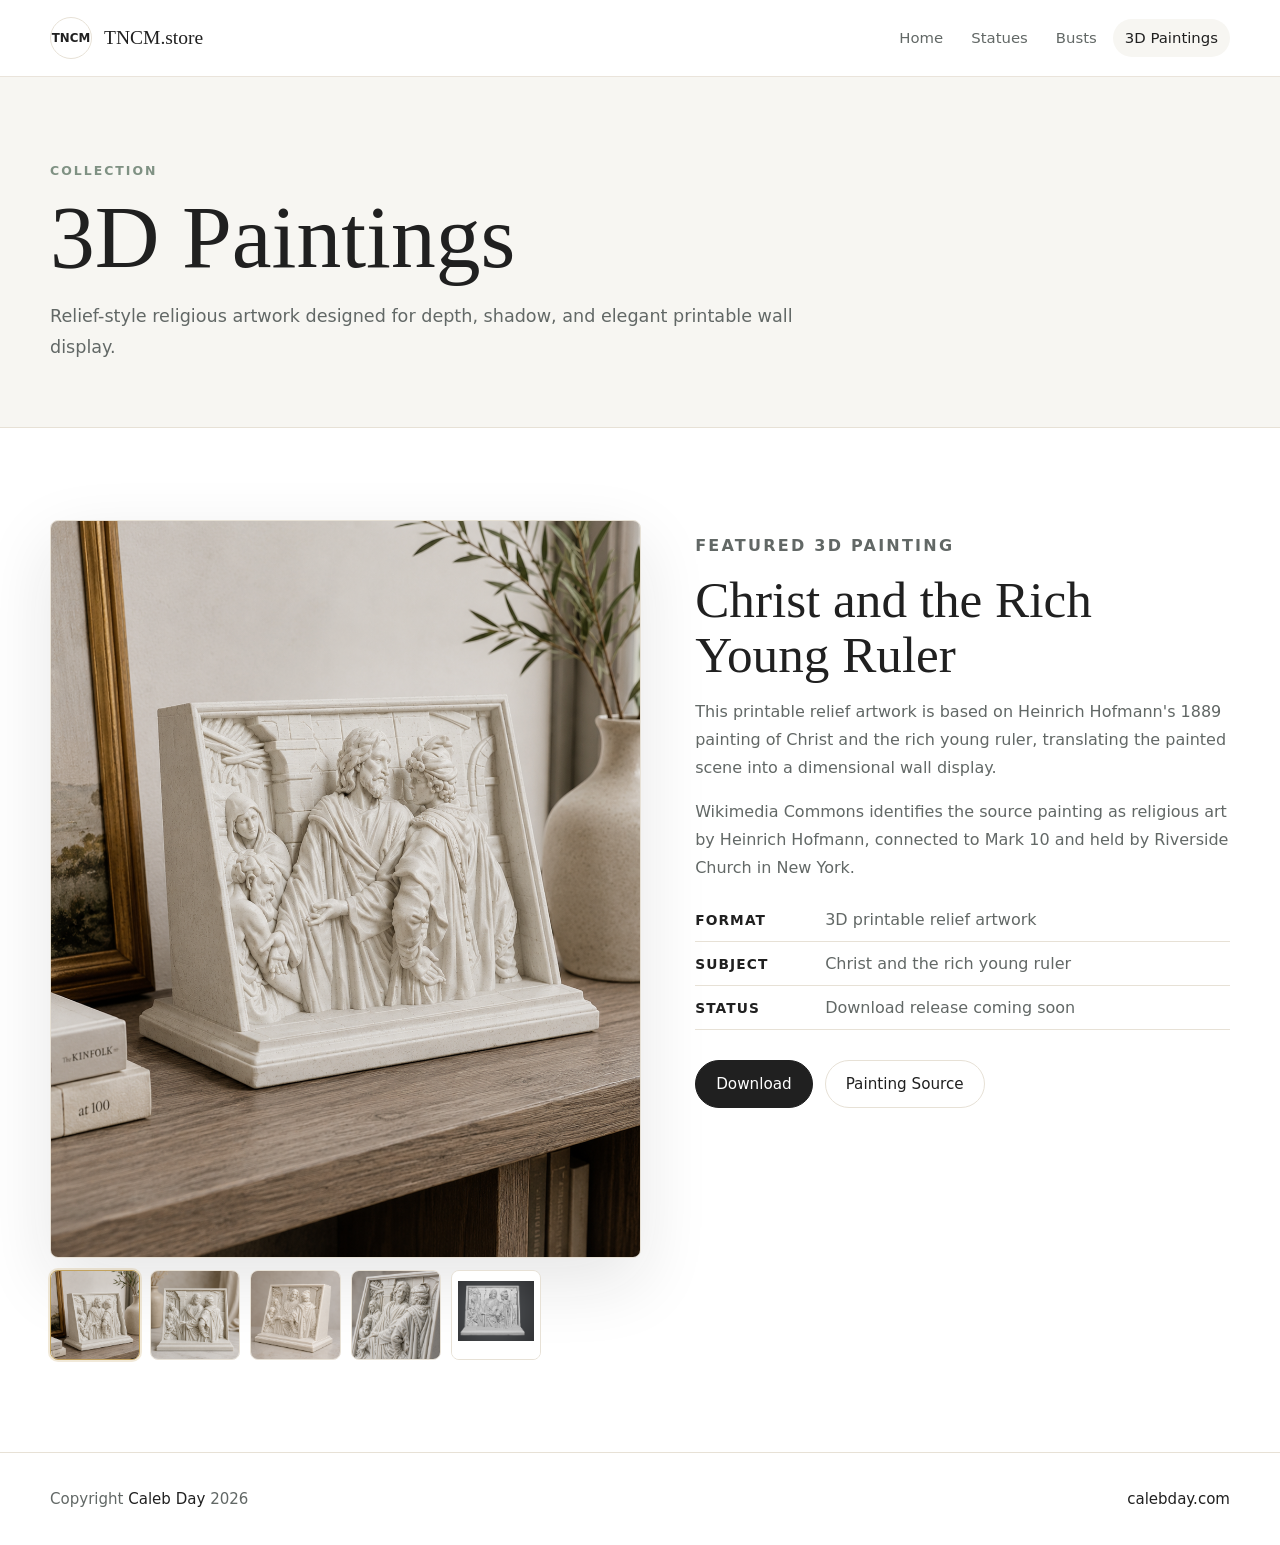
==== 3d-paintings/index.html @ ee612d79 "Create TNCM Store PWA" ====
<!doctype html>
<html lang="en">
  <head>
    <meta charset="utf-8">
    <meta name="viewport" content="width=device-width, initial-scale=1">
    <meta name="theme-color" content="#ffffff">
    <meta name="description" content="Explore TNCM 3D paintings, including Christ and the Rich Young Ruler based on Heinrich Hofmann's 1889 painting.">
    <meta property="og:title" content="3D Paintings | TNCM.store">
    <meta property="og:description" content="Relief-style religious artwork for LDS 3D printing.">
    <meta property="og:image" content="../Images/ChristAndTheRichYoungRuler/hero.png">
    <meta property="og:type" content="website">
    <title>3D Paintings | TNCM.store</title>
    <link rel="canonical" href="https://tncm.store/3d-paintings/">
    <link rel="manifest" href="../manifest.webmanifest">
    <link rel="icon" href="../icons/icon.svg" type="image/svg+xml">
    <link rel="apple-touch-icon" href="../icons/icon-192.png">
    <link rel="stylesheet" href="../assets/styles.css">
  </head>
  <body>
    <header class="site-header">
      <div class="nav-wrap">
        <a class="brand" href="../" aria-label="TNCM.store home">
          <span class="brand-mark" aria-hidden="true">TNCM</span>
          <span>TNCM.store</span>
        </a>
        <nav class="site-nav" aria-label="Main navigation">
          <a href="../">Home</a>
          <a href="../statues/">Statues</a>
          <a href="../busts/">Busts</a>
          <a href="../3d-paintings/">3D Paintings</a>
        </nav>
      </div>
    </header>

    <main>
      <section class="page-hero">
        <div class="page-hero-inner">
          <p class="eyebrow">Collection</p>
          <h1 class="page-title">3D Paintings</h1>
          <p class="page-hero-copy">Relief-style religious artwork designed for depth, shadow, and elegant printable wall display.</p>
        </div>
      </section>

      <section class="section">
        <div class="product-showcase">
          <div class="product-gallery" data-gallery>
            <div class="main-image">
              <img data-gallery-main src="../Images/ChristAndTheRichYoungRuler/hero.png" alt="Christ and the Rich Young Ruler 3D painting front view">
            </div>
            <div class="thumbnail-row" aria-label="Christ and the Rich Young Ruler image gallery">
              <button class="thumbnail" type="button" data-gallery-thumb aria-current="true">
                <img src="../Images/ChristAndTheRichYoungRuler/hero.png" alt="Christ and the Rich Young Ruler 3D painting front view">
              </button>
              <button class="thumbnail" type="button" data-gallery-thumb aria-current="false">
                <img src="../Images/ChristAndTheRichYoungRuler/ChatGPT Image May 27, 2026, 08_28_57 AM (1).png" alt="Christ and the Rich Young Ruler 3D painting angled view">
              </button>
              <button class="thumbnail" type="button" data-gallery-thumb aria-current="false">
                <img src="../Images/ChristAndTheRichYoungRuler/ChatGPT Image May 27, 2026, 08_28_57 AM (2).png" alt="Christ and the Rich Young Ruler 3D painting side view">
              </button>
              <button class="thumbnail" type="button" data-gallery-thumb aria-current="false">
                <img src="../Images/ChristAndTheRichYoungRuler/ChatGPT Image May 27, 2026, 08_28_58 AM (4).png" alt="Christ and the Rich Young Ruler 3D painting detail view">
              </button>
              <button class="thumbnail contain" type="button" data-gallery-thumb aria-current="false">
                <img src="../Images/ChristAndTheRichYoungRuler/raw.png" alt="Christ and the Rich Young Ruler painting reference">
              </button>
            </div>
          </div>

          <article class="product-info">
            <p class="section-kicker">Featured 3D painting</p>
            <h2>Christ and the Rich Young Ruler</h2>
            <p>This printable relief artwork is based on Heinrich Hofmann's 1889 painting of Christ and the rich young ruler, translating the painted scene into a dimensional wall display.</p>
            <p>Wikimedia Commons identifies the source painting as religious art by Heinrich Hofmann, connected to Mark 10 and held by Riverside Church in New York.</p>

            <ul class="detail-list">
              <li><strong>Format</strong><span>3D printable relief artwork</span></li>
              <li><strong>Subject</strong><span>Christ and the rich young ruler</span></li>
              <li><strong>Status</strong><span>Download release coming soon</span></li>
            </ul>

            <div class="button-row">
              <button class="button" type="button" data-open-modal>Download</button>
              <a class="button secondary" href="https://commons.wikimedia.org/wiki/File:Hoffman-ChristAndTheRichYoungRuler.jpg" target="_blank" rel="noopener">Painting Source</a>
            </div>
          </article>
        </div>
      </section>
    </main>

    <div class="modal" data-modal role="dialog" aria-modal="true" aria-hidden="true" aria-labelledby="download-modal-title">
      <div class="modal-panel">
        <button class="icon-button modal-close" type="button" data-close-modal aria-label="Close popup">&times;</button>
        <h2 id="download-modal-title">Coming soon</h2>
        <p>The download will be available here when the model release is ready.</p>
      </div>
    </div>

    <footer class="site-footer">
      <div class="footer-inner">
        <span>Copyright <a href="https://calebday.com/">Caleb Day</a> 2026</span>
        <a href="https://calebday.com/">calebday.com</a>
      </div>
    </footer>

    <script src="../assets/app.js" defer></script>
  </body>
</html>
---- assets/styles.css ----
:root {
  --ink: #202020;
  --muted: #626866;
  --line: #e7e1d6;
  --paper: #ffffff;
  --soft: #f7f6f2;
  --stone: #b7afa2;
  --gold: #c3a35f;
  --sage: #7f9183;
  --shadow: 0 24px 70px rgba(24, 24, 24, 0.11);
  --max: 1180px;
  --header: 76px;
}

* {
  box-sizing: border-box;
}

html {
  color: var(--ink);
  background: var(--paper);
  font-family: Inter, ui-sans-serif, system-ui, -apple-system, BlinkMacSystemFont, "Segoe UI", sans-serif;
  scroll-behavior: smooth;
}

body {
  margin: 0;
  min-width: 320px;
  color: var(--ink);
  background: var(--paper);
}

body.modal-open {
  overflow: hidden;
}

img {
  display: block;
  max-width: 100%;
}

a {
  color: inherit;
}

.site-header {
  position: sticky;
  top: 0;
  z-index: 20;
  border-bottom: 1px solid rgba(231, 225, 214, 0.88);
  background: rgba(255, 255, 255, 0.88);
  backdrop-filter: blur(18px);
}

.nav-wrap {
  width: calc(100% - 32px);
  max-width: var(--max);
  min-height: var(--header);
  margin: 0 auto;
  display: flex;
  align-items: center;
  justify-content: space-between;
  gap: 24px;
}

.brand {
  display: inline-flex;
  align-items: center;
  gap: 12px;
  min-width: max-content;
  text-decoration: none;
  font-family: Georgia, "Times New Roman", serif;
  font-size: 1.22rem;
  letter-spacing: 0;
}

.brand-mark {
  display: grid;
  width: 42px;
  height: 42px;
  place-items: center;
  border: 1px solid var(--line);
  border-radius: 50%;
  color: var(--ink);
  font-family: Inter, ui-sans-serif, system-ui, sans-serif;
  font-size: 0.74rem;
  font-weight: 700;
}

.site-nav {
  display: flex;
  align-items: center;
  justify-content: flex-end;
  gap: 4px;
  overflow-x: auto;
  scrollbar-width: none;
}

.site-nav::-webkit-scrollbar {
  display: none;
}

.site-nav a {
  min-width: max-content;
  padding: 10px 12px;
  border-radius: 999px;
  color: var(--muted);
  font-size: 0.93rem;
  text-decoration: none;
  transition: color 160ms ease, background 160ms ease;
}

.site-nav a:hover,
.site-nav a:focus-visible,
.site-nav a.active {
  color: var(--ink);
  background: var(--soft);
  outline: none;
}

.hero-carousel {
  position: relative;
  display: grid;
  min-height: 520px;
  height: clamp(520px, 72svh, 720px);
  isolation: isolate;
  overflow: hidden;
  background: var(--soft);
}

.hero-carousel::after {
  content: "";
  position: absolute;
  inset: 0;
  z-index: 2;
  background:
    linear-gradient(90deg, rgba(255, 255, 255, 0.95) 0%, rgba(255, 255, 255, 0.76) 33%, rgba(255, 255, 255, 0.1) 72%),
    linear-gradient(0deg, rgba(255, 255, 255, 0.72), rgba(255, 255, 255, 0.08) 42%);
  pointer-events: none;
}

.carousel-track {
  position: absolute;
  inset: 0;
  z-index: 1;
}

.carousel-slide {
  position: absolute;
  inset: 0;
  opacity: 0;
  transition: opacity 600ms ease;
}

.carousel-slide.active {
  opacity: 1;
}

.carousel-slide img {
  width: 100%;
  height: 100%;
  object-fit: cover;
  object-position: center 30%;
}

.hero-content {
  position: relative;
  z-index: 3;
  align-self: center;
  width: calc(100% - 32px);
  max-width: var(--max);
  margin: 0 auto;
  padding: 48px 0;
}

.eyebrow {
  margin: 0 0 16px;
  color: var(--sage);
  font-size: 0.78rem;
  font-weight: 700;
  letter-spacing: 0.16em;
  text-transform: uppercase;
}

h1,
h2,
h3,
p {
  overflow-wrap: anywhere;
}

h1,
.page-title {
  max-width: 680px;
  margin: 0;
  font-family: Georgia, "Times New Roman", serif;
  font-size: 6.6rem;
  font-weight: 400;
  line-height: 0.95;
  letter-spacing: 0;
}

.hero-copy {
  max-width: 560px;
  margin: 22px 0 0;
  color: #3f4442;
  font-size: 1.2rem;
  line-height: 1.7;
}

.hero-actions,
.button-row {
  display: flex;
  flex-wrap: wrap;
  align-items: center;
  gap: 12px;
  margin-top: 30px;
}

.button,
button.button {
  display: inline-flex;
  min-height: 48px;
  align-items: center;
  justify-content: center;
  gap: 10px;
  border: 1px solid var(--ink);
  border-radius: 999px;
  padding: 0 20px;
  background: var(--ink);
  color: #ffffff;
  font: inherit;
  font-size: 0.95rem;
  text-decoration: none;
  cursor: pointer;
  transition: background 160ms ease, border-color 160ms ease, color 160ms ease, transform 160ms ease;
}

.button:hover,
.button:focus-visible {
  background: #000000;
  border-color: #000000;
  outline: none;
  transform: translateY(-1px);
}

.button.secondary {
  background: rgba(255, 255, 255, 0.82);
  color: var(--ink);
  border-color: var(--line);
}

.button.secondary:hover,
.button.secondary:focus-visible {
  background: #ffffff;
  border-color: var(--ink);
}

.carousel-controls {
  position: absolute;
  right: max(16px, calc((100vw - var(--max)) / 2));
  bottom: 28px;
  z-index: 4;
  display: flex;
  align-items: center;
  gap: 10px;
  padding: 8px;
  border: 1px solid rgba(231, 225, 214, 0.8);
  border-radius: 999px;
  background: rgba(255, 255, 255, 0.74);
  backdrop-filter: blur(14px);
}

.icon-button {
  display: grid;
  width: 42px;
  height: 42px;
  place-items: center;
  border: 1px solid transparent;
  border-radius: 50%;
  background: transparent;
  color: var(--ink);
  font: inherit;
  font-size: 1.45rem;
  line-height: 1;
  cursor: pointer;
}

.icon-button:hover,
.icon-button:focus-visible {
  border-color: var(--line);
  background: #ffffff;
  outline: none;
}

.carousel-dots {
  display: flex;
  align-items: center;
  gap: 8px;
  padding: 0 6px;
}

.carousel-dot {
  width: 8px;
  height: 8px;
  border: 0;
  border-radius: 50%;
  background: #cfc8bb;
  cursor: pointer;
}

.carousel-dot.active {
  width: 22px;
  border-radius: 999px;
  background: var(--ink);
}

.section {
  width: calc(100% - 32px);
  max-width: var(--max);
  margin: 0 auto;
  padding: 92px 0;
}

.section.compact {
  padding: 64px 0;
}

.section-kicker {
  margin: 0 0 12px;
  color: var(--sage);
  font-size: 0.76rem;
  font-weight: 800;
  letter-spacing: 0.14em;
  text-transform: uppercase;
}

.section-heading {
  max-width: 820px;
  margin: 0;
  font-family: Georgia, "Times New Roman", serif;
  font-size: 3.6rem;
  font-weight: 400;
  line-height: 1.08;
  letter-spacing: 0;
}

.section-lede {
  max-width: 720px;
  margin: 18px 0 0;
  color: var(--muted);
  font-size: 1.05rem;
  line-height: 1.75;
}

.collection-grid {
  display: grid;
  grid-template-columns: repeat(3, minmax(0, 1fr));
  gap: 18px;
  margin-top: 36px;
}

.collection-card {
  min-width: 0;
  overflow: hidden;
  border: 1px solid var(--line);
  border-radius: 8px;
  background: #ffffff;
  text-decoration: none;
  box-shadow: 0 16px 44px rgba(23, 23, 23, 0.06);
  transition: transform 180ms ease, box-shadow 180ms ease, border-color 180ms ease;
}

.collection-card:hover,
.collection-card:focus-visible {
  border-color: #d5c395;
  box-shadow: var(--shadow);
  outline: none;
  transform: translateY(-3px);
}

.collection-media {
  aspect-ratio: 4 / 5;
  background: var(--soft);
}

.collection-media img {
  width: 100%;
  height: 100%;
  object-fit: cover;
  object-position: center 28%;
}

.collection-media.wide img {
  object-fit: contain;
  padding: 18px;
  background: #ffffff;
}

.product-stack {
  display: grid;
  gap: 96px;
}

.collection-placeholder {
  display: grid;
  height: 100%;
  place-items: center;
  border-bottom: 1px solid var(--line);
  background:
    linear-gradient(135deg, rgba(195, 163, 95, 0.16), rgba(127, 145, 131, 0.1)),
    #fbfaf7;
  color: var(--stone);
  font-family: Georgia, "Times New Roman", serif;
  font-size: 4.2rem;
}

.collection-body {
  padding: 22px;
}

.collection-body h3 {
  margin: 0;
  font-size: 1.1rem;
  letter-spacing: 0;
}

.collection-body p {
  margin: 10px 0 0;
  color: var(--muted);
  line-height: 1.6;
}

.feature-band {
  background: var(--soft);
  border-block: 1px solid var(--line);
}

.feature-inner {
  width: calc(100% - 32px);
  max-width: var(--max);
  margin: 0 auto;
  padding: 82px 0;
  display: grid;
  grid-template-columns: minmax(0, 0.9fr) minmax(0, 1.1fr);
  gap: 46px;
  align-items: center;
}

.feature-image {
  overflow: hidden;
  border-radius: 8px;
  background: #ffffff;
  box-shadow: var(--shadow);
}

.feature-image img {
  width: 100%;
  aspect-ratio: 4 / 5;
  object-fit: cover;
  object-position: center 25%;
}

.page-hero {
  border-bottom: 1px solid var(--line);
  background: var(--soft);
}

.page-hero-inner {
  width: calc(100% - 32px);
  max-width: var(--max);
  margin: 0 auto;
  padding: 86px 0 64px;
}

.page-hero .page-title {
  font-size: 5.6rem;
}

.page-hero-copy {
  max-width: 760px;
  margin: 22px 0 0;
  color: var(--muted);
  font-size: 1.1rem;
  line-height: 1.75;
}

.product-showcase {
  display: grid;
  grid-template-columns: minmax(0, 1.05fr) minmax(320px, 0.95fr);
  gap: 54px;
  align-items: start;
}

.product-gallery {
  min-width: 0;
}

.main-image {
  overflow: hidden;
  border: 1px solid var(--line);
  border-radius: 8px;
  background: var(--soft);
  box-shadow: var(--shadow);
}

.main-image img {
  width: 100%;
  aspect-ratio: 4 / 5;
  object-fit: cover;
  object-position: center 25%;
}

.main-image.wide img {
  aspect-ratio: 5 / 4;
  object-fit: contain;
  padding: 18px;
  background: #ffffff;
}

.thumbnail-row {
  display: grid;
  grid-template-columns: repeat(6, minmax(0, 1fr));
  gap: 10px;
  margin-top: 12px;
}

.thumbnail {
  overflow: hidden;
  border: 1px solid var(--line);
  border-radius: 8px;
  padding: 0;
  background: #ffffff;
  cursor: pointer;
}

.thumbnail[aria-current="true"] {
  border-color: var(--gold);
  box-shadow: 0 0 0 2px rgba(195, 163, 95, 0.24);
}

.thumbnail img {
  width: 100%;
  aspect-ratio: 1;
  object-fit: cover;
  object-position: center 25%;
}

.thumbnail.contain img {
  object-fit: contain;
  padding: 6px;
  background: #ffffff;
}

.product-info {
  padding-top: 12px;
}

.product-info h2 {
  margin: 0;
  font-family: Georgia, "Times New Roman", serif;
  font-size: 3.2rem;
  font-weight: 400;
  line-height: 1.08;
  letter-spacing: 0;
}

.product-info p {
  color: var(--muted);
  font-size: 1rem;
  line-height: 1.75;
}

.scripture-quote {
  margin: 24px 0;
  padding: 22px 24px;
  border-left: 3px solid var(--gold);
  background: var(--soft);
  color: #3f4442;
  font-family: Georgia, "Times New Roman", serif;
  font-size: 1.18rem;
  line-height: 1.6;
}

.scripture-quote cite {
  display: block;
  margin-top: 12px;
  color: var(--muted);
  font-family: Inter, ui-sans-serif, system-ui, sans-serif;
  font-size: 0.86rem;
  font-style: normal;
  letter-spacing: 0.08em;
  text-transform: uppercase;
}

.detail-list {
  display: grid;
  gap: 12px;
  margin: 28px 0;
  padding: 0;
  list-style: none;
}

.detail-list li {
  display: flex;
  gap: 12px;
  align-items: baseline;
  padding-bottom: 12px;
  border-bottom: 1px solid var(--line);
  color: var(--muted);
}

.detail-list strong {
  min-width: 118px;
  color: var(--ink);
  font-size: 0.86rem;
  text-transform: uppercase;
  letter-spacing: 0.08em;
}

.text-link {
  color: var(--ink);
  text-decoration-thickness: 1px;
  text-underline-offset: 4px;
}

.text-link:hover,
.text-link:focus-visible {
  color: #000000;
  outline: none;
}

.gallery-grid {
  display: grid;
  grid-template-columns: repeat(3, minmax(0, 1fr));
  gap: 14px;
  margin-top: 36px;
}

.gallery-grid img {
  width: 100%;
  aspect-ratio: 4 / 5;
  object-fit: cover;
  object-position: center 25%;
  border: 1px solid var(--line);
  border-radius: 8px;
  background: var(--soft);
}

.gallery-grid.wide img {
  aspect-ratio: 5 / 4;
  object-fit: contain;
  padding: 14px;
  background: #ffffff;
}

.gallery-grid img.contain {
  object-fit: contain;
  padding: 14px;
  background: #ffffff;
}

.empty-state {
  width: 100%;
  max-width: 760px;
  padding: 46px;
  border: 1px solid var(--line);
  border-radius: 8px;
  background: #ffffff;
  box-shadow: 0 16px 44px rgba(23, 23, 23, 0.06);
}

.empty-state h2 {
  margin: 0;
  font-family: Georgia, "Times New Roman", serif;
  font-size: 3rem;
  font-weight: 400;
}

.empty-state p {
  color: var(--muted);
  line-height: 1.7;
}

.modal {
  position: fixed;
  inset: 0;
  z-index: 50;
  display: none;
  align-items: center;
  justify-content: center;
  padding: 20px;
  background: rgba(32, 32, 32, 0.34);
}

.modal.open {
  display: flex;
}

.modal-panel {
  position: relative;
  width: min(440px, 100%);
  border: 1px solid var(--line);
  border-radius: 8px;
  padding: 34px;
  background: #ffffff;
  box-shadow: var(--shadow);
  text-align: center;
}

.modal-panel h2 {
  margin: 0;
  font-family: Georgia, "Times New Roman", serif;
  font-size: 2.25rem;
  font-weight: 400;
}

.modal-panel p {
  margin: 12px 0 0;
  color: var(--muted);
  line-height: 1.6;
}

.modal-close {
  position: absolute;
  top: 12px;
  right: 12px;
}

.site-footer {
  border-top: 1px solid var(--line);
  background: #ffffff;
}

.footer-inner {
  width: calc(100% - 32px);
  max-width: var(--max);
  min-height: 92px;
  margin: 0 auto;
  display: flex;
  align-items: center;
  justify-content: space-between;
  gap: 16px;
  color: var(--muted);
  font-size: 0.94rem;
}

.footer-inner a {
  color: var(--ink);
  text-decoration: none;
}

.footer-inner a:hover,
.footer-inner a:focus-visible {
  text-decoration: underline;
  text-underline-offset: 4px;
  outline: none;
}

@media (max-width: 900px) {
  .nav-wrap {
    align-items: flex-start;
    flex-direction: column;
    gap: 10px;
    padding: 14px 0;
  }

  .site-nav {
    width: 100%;
    justify-content: flex-start;
  }

  .hero-carousel {
    min-height: 560px;
    height: 72svh;
  }

  .hero-carousel::after {
    background:
      linear-gradient(0deg, rgba(255, 255, 255, 0.94) 0%, rgba(255, 255, 255, 0.72) 42%, rgba(255, 255, 255, 0.18) 100%);
  }

  .hero-content {
    align-self: end;
    padding-bottom: 92px;
  }

  h1,
  .page-title {
    font-size: 4.4rem;
  }

  .hero-copy {
    font-size: 1.08rem;
  }

  .section-heading {
    font-size: 2.9rem;
  }

  .collection-placeholder {
    font-size: 3.4rem;
  }

  .page-hero .page-title {
    font-size: 4.2rem;
  }

  .product-info h2 {
    font-size: 2.8rem;
  }

  .carousel-controls {
    right: 16px;
    left: 16px;
    justify-content: space-between;
  }

  .collection-grid,
  .feature-inner,
  .product-showcase {
    grid-template-columns: 1fr;
  }

  .feature-inner {
    gap: 30px;
  }

  .product-info {
    padding-top: 0;
  }
}

@media (max-width: 640px) {
  h1,
  .page-title {
    font-size: 3.35rem;
  }

  .hero-copy {
    font-size: 1rem;
  }

  .section-heading {
    font-size: 2.35rem;
  }

  .collection-placeholder {
    font-size: 2.8rem;
  }

  .page-hero .page-title {
    font-size: 3.2rem;
  }

  .product-info h2,
  .empty-state h2 {
    font-size: 2.35rem;
  }

  .section {
    padding: 68px 0;
  }

  .page-hero-inner {
    padding: 64px 0 48px;
  }

  .hero-actions,
  .button-row {
    align-items: stretch;
    flex-direction: column;
  }

  .button,
  button.button {
    width: 100%;
  }

  .thumbnail-row {
    grid-template-columns: repeat(3, minmax(0, 1fr));
  }

  .gallery-grid {
    grid-template-columns: repeat(2, minmax(0, 1fr));
  }

  .detail-list li {
    display: grid;
    gap: 4px;
  }

  .footer-inner {
    align-items: flex-start;
    flex-direction: column;
    justify-content: center;
    padding: 24px 0;
  }
}
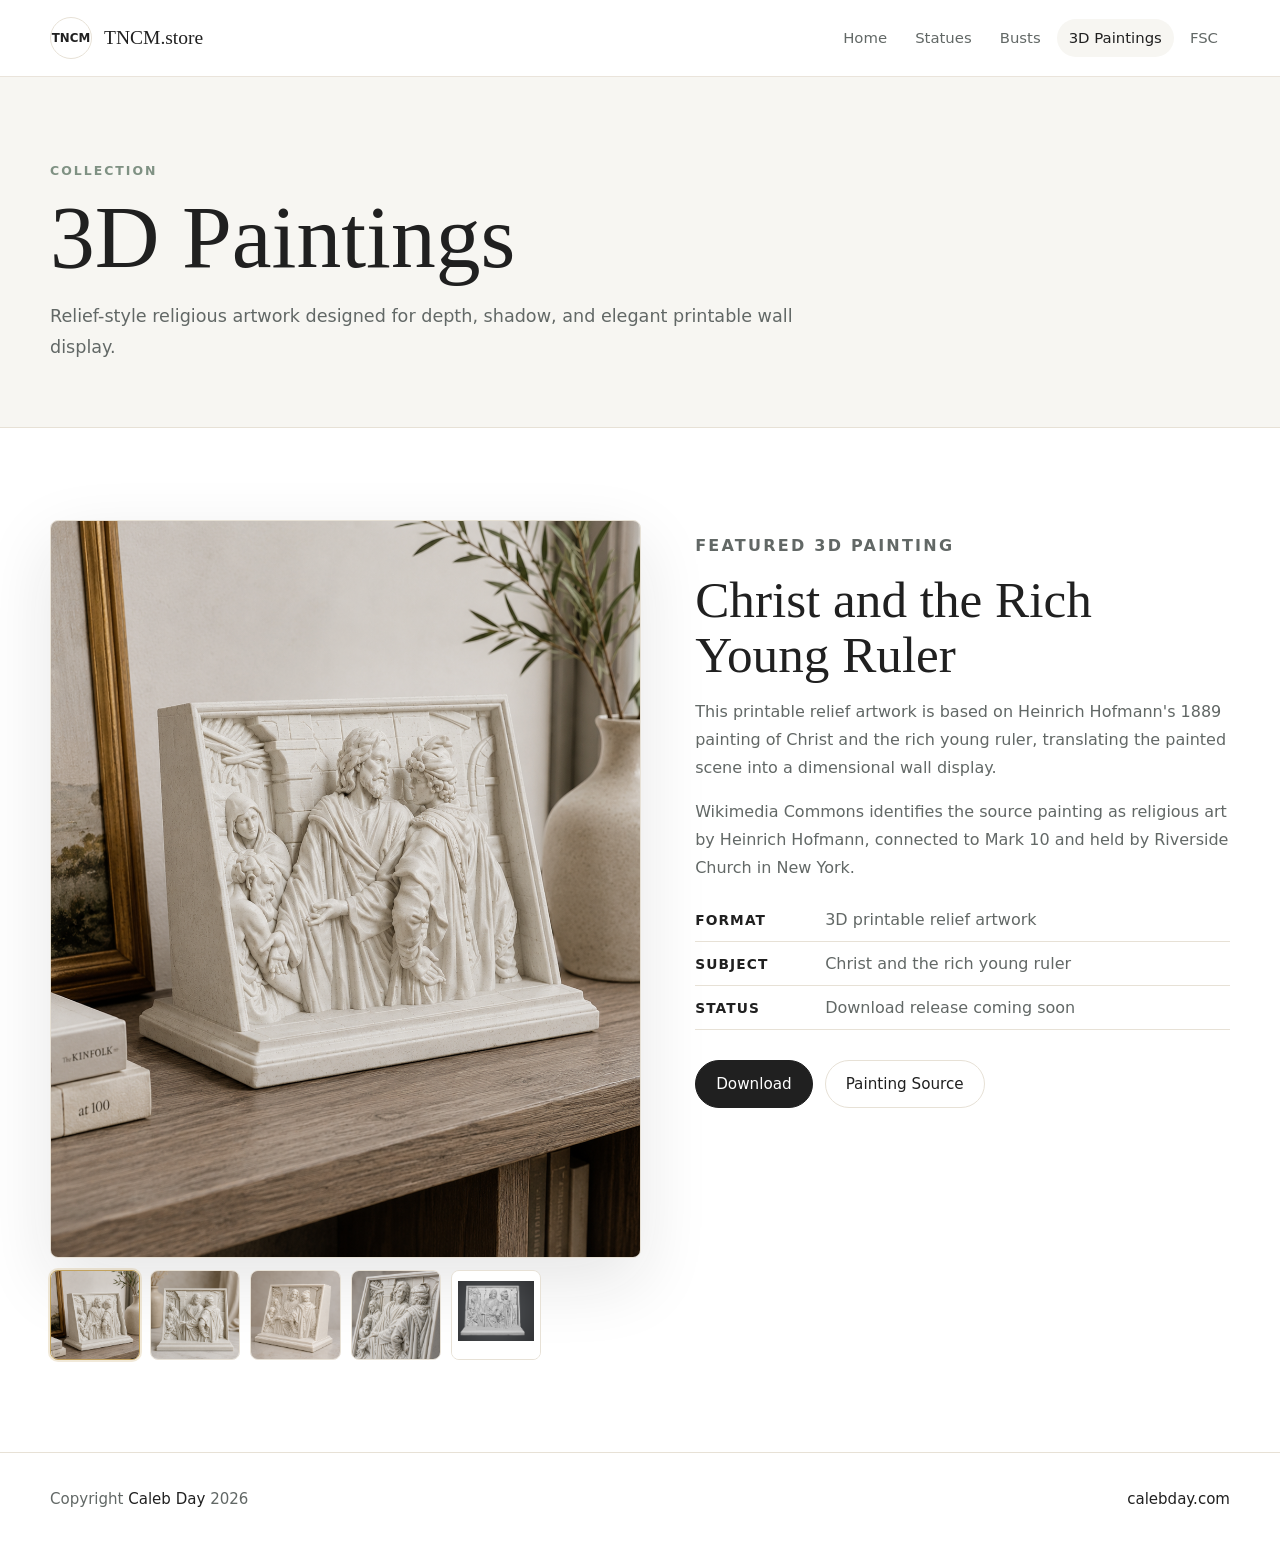
==== commit ab7b8689: "Add FSC giveaway form" ====
--- a/3d-paintings/index.html
+++ b/3d-paintings/index.html
@@ -28,6 +28,7 @@
           <a href="../statues/">Statues</a>
           <a href="../busts/">Busts</a>
           <a href="../3d-paintings/">3D Paintings</a>
+          <a href="../fsc/">FSC</a>
         </nav>
       </div>
     </header>
--- a/assets/styles.css
+++ b/assets/styles.css
@@ -256,6 +256,142 @@
   border-color: var(--ink);
 }
 
+.landing-page {
+  background: var(--soft);
+}
+
+.temporary-landing {
+  position: relative;
+  min-height: calc(100svh - 92px);
+  display: grid;
+  align-items: center;
+  isolation: isolate;
+  overflow: hidden;
+  padding: 54px 0;
+  background: var(--soft);
+}
+
+.temporary-landing::after {
+  content: "";
+  position: absolute;
+  inset: 0;
+  z-index: 2;
+  background:
+    linear-gradient(90deg, rgba(255, 255, 255, 0.96) 0%, rgba(255, 255, 255, 0.78) 34%, rgba(255, 255, 255, 0.08) 74%),
+    linear-gradient(0deg, rgba(255, 255, 255, 0.66), rgba(255, 255, 255, 0.06) 48%);
+  pointer-events: none;
+}
+
+.landing-hero-image {
+  position: absolute;
+  inset: 0;
+  z-index: 1;
+  margin: 0;
+}
+
+.landing-hero-image img {
+  width: 100%;
+  height: 100%;
+  object-fit: cover;
+  object-position: center 28%;
+}
+
+.landing-content {
+  position: relative;
+  z-index: 3;
+  min-width: 0;
+  width: calc(100% - 32px);
+  max-width: var(--max);
+  margin: 0 auto;
+}
+
+.landing-content .hero-copy {
+  width: min(100%, 560px);
+}
+
+.landing-brand {
+  display: inline-flex;
+  align-items: center;
+  gap: 12px;
+  margin-bottom: 72px;
+  font-family: Georgia, "Times New Roman", serif;
+  font-size: 1.22rem;
+  letter-spacing: 0;
+}
+
+.temporary-landing .button {
+  min-width: 152px;
+}
+
+.landing-actions {
+  align-items: flex-start;
+  flex-direction: column;
+  gap: 14px;
+}
+
+.landing-actions .etsy-button {
+  width: min(100%, 300px);
+  min-height: 60px;
+  padding: 0 34px;
+  border-color: #000000;
+  background: #000000;
+  font-size: 1.1rem;
+  font-weight: 800;
+  letter-spacing: 0.04em;
+}
+
+.landing-actions .etsy-button img {
+  width: 118px;
+  height: auto;
+}
+
+.landing-actions .printify-button {
+  width: min(100%, 250px);
+  min-height: 44px;
+  padding: 0 18px;
+  font-size: 0.88rem;
+}
+
+.landing-actions .fsc-landing-button {
+  width: min(100%, 250px);
+  min-height: 44px;
+  padding: 0 18px;
+  border-color: rgba(195, 163, 95, 0.7);
+  background: rgba(255, 252, 244, 0.9);
+  font-size: 0.88rem;
+}
+
+.merch-note {
+  width: min(100%, 460px);
+  max-width: 460px;
+  margin: 0;
+  color: var(--muted);
+  font-size: 0.94rem;
+  line-height: 1.6;
+}
+
+.merch-note a {
+  color: var(--ink);
+  font-weight: 700;
+  text-decoration-thickness: 1px;
+  text-underline-offset: 4px;
+}
+
+.merch-note a:hover,
+.merch-note a:focus-visible {
+  color: #000000;
+  outline: none;
+}
+
+.landing-footer {
+  background: var(--paper);
+}
+
+.landing-footer .footer-inner {
+  min-height: 92px;
+  justify-content: center;
+}
+
 .carousel-controls {
   position: absolute;
   right: max(16px, calc((100vw - var(--max)) / 2));
@@ -485,6 +621,305 @@
   line-height: 1.75;
 }
 
+.fsc-page {
+  background: var(--soft);
+}
+
+.fsc-main {
+  position: relative;
+  isolation: isolate;
+  overflow: hidden;
+  background:
+    radial-gradient(circle at 13% 18%, rgba(195, 163, 95, 0.2), transparent 29rem),
+    radial-gradient(circle at 91% 78%, rgba(127, 145, 131, 0.2), transparent 31rem),
+    var(--soft);
+}
+
+.fsc-main::before,
+.fsc-main::after {
+  content: "";
+  position: absolute;
+  z-index: -1;
+  border: 1px solid rgba(195, 163, 95, 0.3);
+  border-radius: 50%;
+  pointer-events: none;
+}
+
+.fsc-main::before {
+  top: -230px;
+  left: -180px;
+  width: 540px;
+  height: 540px;
+}
+
+.fsc-main::after {
+  right: -260px;
+  bottom: -300px;
+  width: 680px;
+  height: 680px;
+}
+
+.fsc-layout {
+  width: calc(100% - 32px);
+  max-width: var(--max);
+  min-height: calc(100svh - var(--header));
+  margin: 0 auto;
+  padding: 72px 0 88px;
+  display: grid;
+  grid-template-columns: minmax(0, 0.86fr) minmax(480px, 1.14fr);
+  gap: clamp(48px, 7vw, 94px);
+  align-items: center;
+}
+
+.fsc-intro {
+  min-width: 0;
+}
+
+.fsc-title {
+  font-size: clamp(6rem, 12vw, 10rem);
+  line-height: 0.78;
+  letter-spacing: -0.055em;
+}
+
+.fsc-lede {
+  max-width: 520px;
+  margin: 34px 0 0;
+  color: #3f4442;
+  font-family: Georgia, "Times New Roman", serif;
+  font-size: clamp(1.5rem, 2.6vw, 2.35rem);
+  line-height: 1.28;
+}
+
+.fsc-details {
+  display: grid;
+  gap: 0;
+  margin-top: 48px;
+  border-top: 1px solid rgba(183, 175, 162, 0.55);
+}
+
+.fsc-detail {
+  display: grid;
+  grid-template-columns: 42px 1fr;
+  gap: 12px;
+  align-items: baseline;
+  padding: 17px 0;
+  border-bottom: 1px solid rgba(183, 175, 162, 0.55);
+}
+
+.fsc-detail span {
+  color: var(--gold);
+  font-size: 0.72rem;
+  font-weight: 800;
+  letter-spacing: 0.12em;
+}
+
+.fsc-detail p {
+  margin: 0;
+  color: var(--muted);
+  font-size: 0.95rem;
+  line-height: 1.55;
+}
+
+.fsc-detail a {
+  color: var(--ink);
+  font-weight: 700;
+  text-underline-offset: 3px;
+}
+
+.fsc-form-card {
+  min-width: 0;
+  border: 1px solid rgba(231, 225, 214, 0.92);
+  border-radius: 18px;
+  padding: clamp(28px, 4vw, 48px);
+  background: rgba(255, 255, 255, 0.94);
+  box-shadow: 0 32px 90px rgba(35, 32, 26, 0.13);
+  backdrop-filter: blur(16px);
+}
+
+.fsc-form-heading {
+  display: flex;
+  gap: 18px;
+  align-items: center;
+}
+
+.fsc-form-heading .section-kicker {
+  margin-bottom: 5px;
+}
+
+.fsc-form-mark {
+  display: grid;
+  width: 58px;
+  height: 58px;
+  flex: 0 0 auto;
+  place-items: center;
+  border: 1px solid rgba(195, 163, 95, 0.52);
+  border-radius: 50%;
+  background: #fffcf5;
+  font-size: 0.76rem;
+  font-weight: 800;
+  letter-spacing: 0.05em;
+}
+
+.fsc-form-heading h2 {
+  margin: 0;
+  font-family: Georgia, "Times New Roman", serif;
+  font-size: clamp(2rem, 4vw, 2.8rem);
+  font-weight: 400;
+  line-height: 1.05;
+}
+
+.fsc-form-copy {
+  margin: 22px 0 0;
+  color: var(--muted);
+  line-height: 1.65;
+}
+
+.fsc-form {
+  display: grid;
+  gap: 24px;
+  margin-top: 30px;
+}
+
+.form-field {
+  display: grid;
+  gap: 9px;
+}
+
+.form-field label {
+  color: var(--ink);
+  font-size: 0.92rem;
+  font-weight: 750;
+  line-height: 1.45;
+}
+
+.form-field label > span:not(.optional) {
+  color: #a44e3f;
+}
+
+.form-field .optional {
+  color: var(--muted);
+  font-size: 0.78rem;
+  font-weight: 500;
+}
+
+.field-help {
+  margin: -4px 0 0;
+  color: var(--muted);
+  font-size: 0.82rem;
+  line-height: 1.45;
+}
+
+.field-help a {
+  color: var(--ink);
+  font-weight: 700;
+  text-underline-offset: 3px;
+}
+
+.form-field input,
+.form-field textarea {
+  width: 100%;
+  border: 1px solid #dcd5c9;
+  border-radius: 10px;
+  padding: 14px 16px;
+  background: #fcfbf8;
+  color: var(--ink);
+  font: inherit;
+  line-height: 1.5;
+  transition: border-color 160ms ease, box-shadow 160ms ease, background 160ms ease;
+}
+
+.form-field input {
+  min-height: 52px;
+}
+
+.form-field textarea {
+  min-height: 132px;
+  resize: vertical;
+}
+
+.form-field input::placeholder,
+.form-field textarea::placeholder {
+  color: #979b98;
+}
+
+.form-field input:hover,
+.form-field textarea:hover {
+  border-color: #beb5a7;
+  background: #ffffff;
+}
+
+.form-field input:focus,
+.form-field textarea:focus {
+  border-color: var(--gold);
+  background: #ffffff;
+  box-shadow: 0 0 0 4px rgba(195, 163, 95, 0.15);
+  outline: none;
+}
+
+.fsc-submit {
+  width: 100%;
+  margin-top: 4px;
+  justify-content: space-between;
+  border-radius: 10px;
+  padding: 0 18px;
+}
+
+.fsc-submit:disabled {
+  cursor: wait;
+  opacity: 0.64;
+  transform: none;
+}
+
+.form-status {
+  display: none;
+  margin: -8px 0 0;
+  border-radius: 8px;
+  padding: 11px 13px;
+  background: var(--soft);
+  color: var(--muted);
+  font-size: 0.88rem;
+  line-height: 1.5;
+}
+
+.form-status:not(:empty) {
+  display: block;
+}
+
+.form-status.success {
+  background: #edf3ee;
+  color: #395844;
+}
+
+.form-privacy,
+.google-form-link {
+  margin: -9px 0 0;
+  color: var(--muted);
+  font-size: 0.78rem;
+  line-height: 1.5;
+}
+
+.google-form-link {
+  margin: 24px 0 0;
+  padding-top: 20px;
+  border-top: 1px solid var(--line);
+  text-align: center;
+}
+
+.google-form-link a {
+  color: var(--ink);
+  font-weight: 700;
+  text-underline-offset: 3px;
+}
+
+.response-frame {
+  position: absolute;
+  width: 1px;
+  height: 1px;
+  border: 0;
+  clip-path: inset(50%);
+  overflow: hidden;
+}
+
 .product-showcase {
   display: grid;
   grid-template-columns: minmax(0, 1.05fr) minmax(320px, 0.95fr);
@@ -785,6 +1220,24 @@
     padding-bottom: 92px;
   }
 
+  .temporary-landing {
+    min-height: calc(100svh - 82px);
+  }
+
+  .temporary-landing::after {
+    background:
+      linear-gradient(0deg, rgba(255, 255, 255, 0.96) 0%, rgba(255, 255, 255, 0.76) 46%, rgba(255, 255, 255, 0.14) 100%);
+  }
+
+  .landing-content {
+    align-self: end;
+    padding-bottom: 56px;
+  }
+
+  .landing-brand {
+    margin-bottom: 54px;
+  }
+
   h1,
   .page-title {
     font-size: 4.4rem;
@@ -818,8 +1271,23 @@
 
   .collection-grid,
   .feature-inner,
-  .product-showcase {
+  .product-showcase,
+  .fsc-layout {
     grid-template-columns: 1fr;
+  }
+
+  .fsc-layout {
+    max-width: 720px;
+    padding-top: 64px;
+    gap: 54px;
+  }
+
+  .fsc-intro {
+    max-width: 620px;
+  }
+
+  .fsc-title {
+    font-size: clamp(6rem, 22vw, 9rem);
   }
 
   .feature-inner {
@@ -839,6 +1307,7 @@
 
   .hero-copy {
     font-size: 1rem;
+    line-height: 1.55;
   }
 
   .section-heading {
@@ -864,6 +1333,22 @@
 
   .page-hero-inner {
     padding: 64px 0 48px;
+  }
+
+  .temporary-landing {
+    min-height: calc(100svh - 76px);
+    padding: 34px 0;
+  }
+
+  .landing-content {
+    width: min(calc(100% - 32px), 340px);
+    margin-left: 16px;
+    margin-right: auto;
+    padding-bottom: 34px;
+  }
+
+  .landing-brand {
+    margin-bottom: 44px;
   }
 
   .hero-actions,
@@ -875,6 +1360,45 @@
   .button,
   button.button {
     width: 100%;
+  }
+
+  .landing-actions .etsy-button,
+  .landing-actions .printify-button,
+  .landing-actions .fsc-landing-button {
+    width: 100%;
+  }
+
+  .fsc-layout {
+    width: calc(100% - 24px);
+    padding: 48px 0 62px;
+    gap: 42px;
+  }
+
+  .fsc-title {
+    font-size: clamp(5rem, 28vw, 7.5rem);
+  }
+
+  .fsc-lede {
+    margin-top: 26px;
+    font-size: 1.55rem;
+  }
+
+  .fsc-details {
+    margin-top: 34px;
+  }
+
+  .fsc-form-card {
+    border-radius: 14px;
+    padding: 26px 20px;
+  }
+
+  .fsc-form-heading {
+    align-items: flex-start;
+  }
+
+  .fsc-form-mark {
+    width: 50px;
+    height: 50px;
   }
 
   .thumbnail-row {
@@ -896,4 +1420,10 @@
     justify-content: center;
     padding: 24px 0;
   }
-}
+
+  .landing-footer .footer-inner {
+    align-items: center;
+    padding: 24px 0;
+    text-align: center;
+  }
+}
